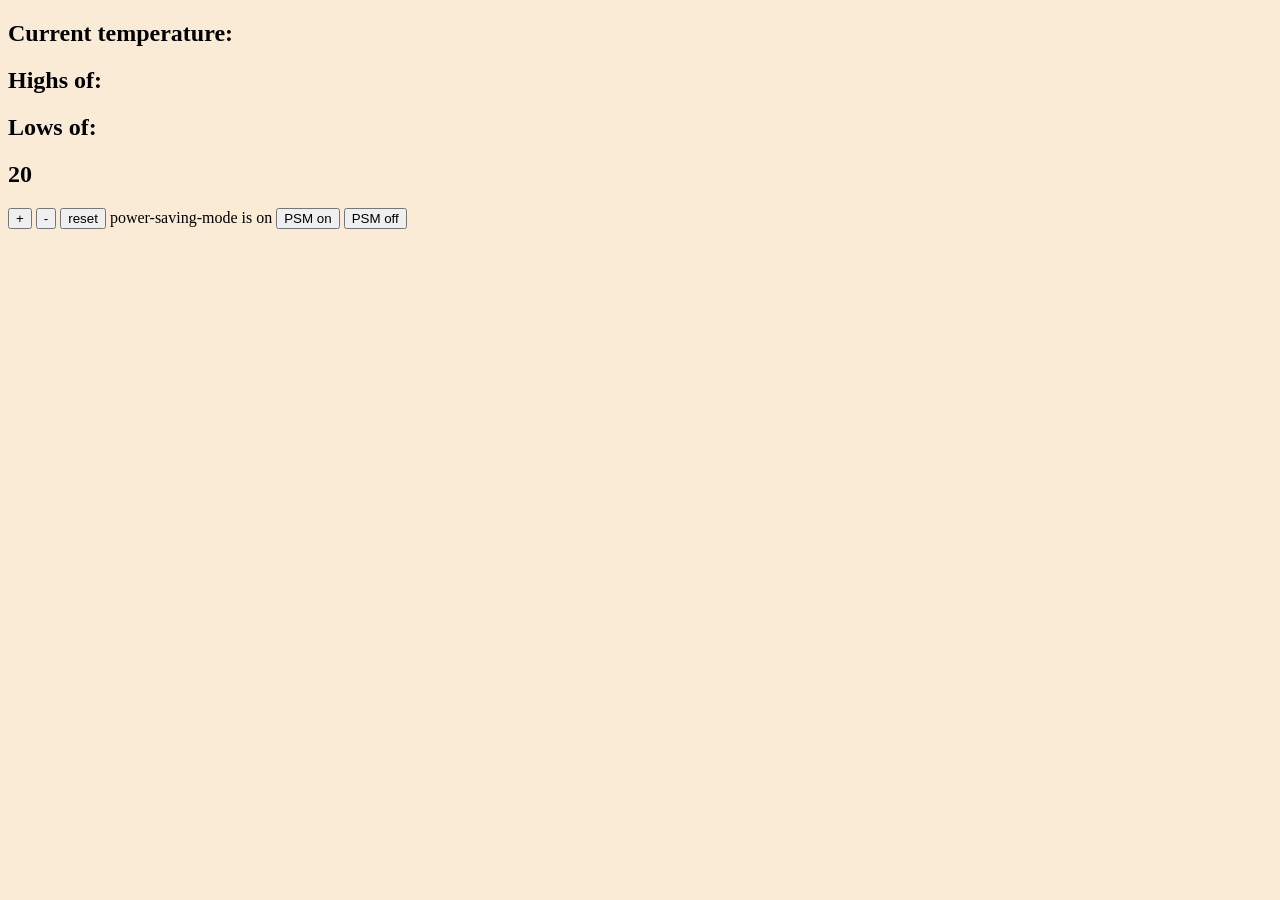
==== index.html @ ac091ed0 "Added jQuery interface link, and added API" ====
<!DOCTYPE html>
<html>
  <head>
    <title>Thermostat</title>
    <link rel="stylesheet" href="./style.css"> 
    <script src="https://code.jquery.com/jquery-2.1.4.min.js"></script>
  </head>
  <body>
    <section>
      <h1>Current temperature: <span id="temp"></span></h1>
      <h1>Highs of: <span id="max-temp"></span></h1>
      <h1>Lows of: <span id="min-temp"></span></h1>
      <h2 id="current-temp"></h2>
      <p>
        <button id="temp-up">+</button>
        <button id="temp-down">-</button>
        <button id="reset">reset</button>
        power-saving-mode is <span id="power-saving">on</span>
        <button id="powersaving-on">PSM on</button>
        <button id="powersaving-off">PSM off</button>
      </p>  
    </section>
    <script src="src/thermostat.js"></script>
    <script src="src/interface.js"></script>
  </body>
</html>
---- style.css ----
body {
  background-color: antiquewhite;
}

.low-usage {
  color: green;
}

.medium-usage {
  color: black;
}

.high-usage {
  color: red;
}
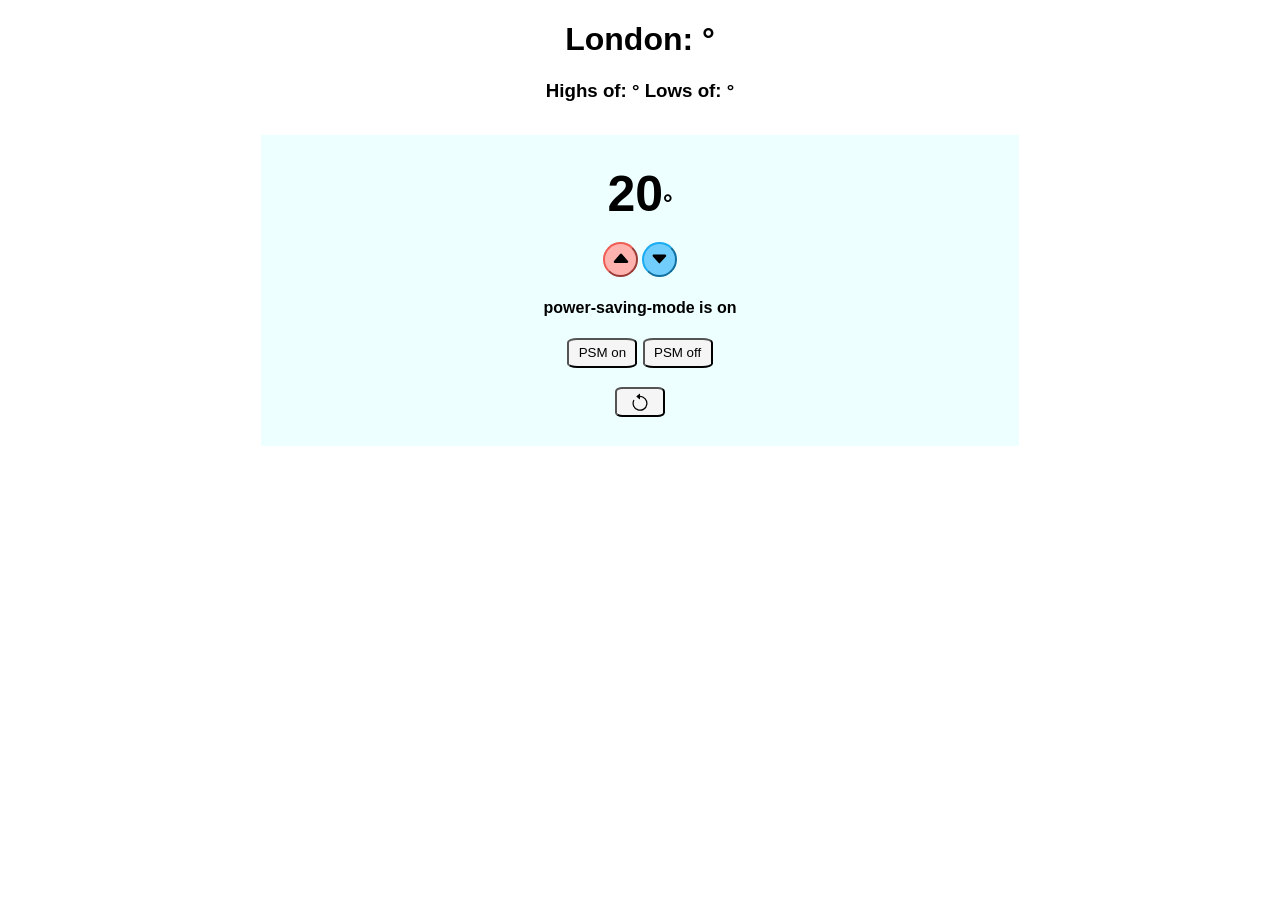
==== commit 98e97a65: "Updated css" ====
--- a/index.html
+++ b/index.html
@@ -1,26 +1,46 @@
+
+
 <!DOCTYPE html>
 <html>
   <head>
     <title>Thermostat</title>
     <link rel="stylesheet" href="./style.css"> 
     <script src="https://code.jquery.com/jquery-2.1.4.min.js"></script>
+    <style>
+      body {
+        background-image: url('clouds.jpg');
+      }
+      </style>
   </head>
-  <body>
-    <section>
-      <h1>Current temperature: <span id="temp"></span></h1>
-      <h1>Highs of: <span id="max-temp"></span></h1>
-      <h1>Lows of: <span id="min-temp"></span></h1>
-      <h2 id="current-temp"></h2>
-      <p>
-        <button id="temp-up">+</button>
-        <button id="temp-down">-</button>
-        <button id="reset">reset</button>
-        power-saving-mode is <span id="power-saving">on</span>
-        <button id="powersaving-on">PSM on</button>
-        <button id="powersaving-off">PSM off</button>
-      </p>  
-    </section>
+
+    <body>
+      <header>
+        <h1>London: <span id="temp"></span>&#xb0;</h2>
+        <h3>Highs of: <span id="max-temp"></span>&#xb0;   Lows of: <span id="min-temp"></span>&#xb0;</h3>
+      </header>
+      
+      <article>
+      <h1><span id="current-temp"></span>&#xb0;</h1>
+        <p>
+          <button id="temp-up"><svg width="1.5em" height="1.5em" viewBox="0 0 16 16" class="bi bi-caret-up-fill" fill="currentColor" xmlns="http://www.w3.org/2000/svg">
+            <path d="M7.247 4.86l-4.796 5.481c-.566.647-.106 1.659.753 1.659h9.592a1 1 0 0 0 .753-1.659l-4.796-5.48a1 1 0 0 0-1.506 0z"/>
+          </svg></button>
+          <button id="temp-down"><svg width="1.5em" height="1.5em" viewBox="0 0 17 14" class="bi bi-caret-down-fill" fill="currentColor" xmlns="http://www.w3.org/2000/svg">
+            <path d="M7.247 11.14L2.451 5.658C1.885 5.013 2.345 4 3.204 4h9.592a1 1 0 0 1 .753 1.659l-4.796 5.48a1 1 0 0 1-1.506 0z"/>
+          </svg></button><br>
+
+          <h4>power-saving-mode is <span id="power-saving">on</span></h4>
+          <h3><button id="powersaving-on">PSM on</button>
+          <button id="powersaving-off">PSM off</button><br></h3>
+          <button id="reset"><svg width="1.5em" height="2em" viewBox="0 0 16 16" class="bi bi-arrow-counterclockwise" fill="currentColor" xmlns="http://www.w3.org/2000/svg">
+            <path fill-rule="evenodd" d="M8 3a5 5 0 1 1-4.546 2.914.5.5 0 0 0-.908-.417A6 6 0 1 0 8 2v1z"/>
+            <path d="M8 4.466V.534a.25.25 0 0 0-.41-.192L5.23 2.308a.25.25 0 0 0 0 .384l2.36 1.966A.25.25 0 0 0 8 4.466z"/>
+          </svg></button>
+        </p>  
+    </article>
+    </body>
+
     <script src="src/thermostat.js"></script>
     <script src="src/interface.js"></script>
-  </body>
 </html>
+<i class="fas fa-angle-double-up"></i>
--- a/style.css
+++ b/style.css
@@ -1,5 +1,65 @@
+header {
+  height: 50px; 
+  width: 100%; 
+  background-color #eaeaea; 
+  text-align: center;
+}
+
 body {
-  background-color: antiquewhite;
+  background-image: url('https://imgur.com/UhtF9q3');
+  background-repeat: no-repeat;
+  background-attachment: fixed;
+  background-position: center;
+  font-family: 'Lucida Sans', 'Lucida Sans Regular', 'Lucida Grande', 'Lucida Sans Unicode', Geneva, Verdana, sans-serif;
+}
+
+article {
+  align-self: center;
+  margin-top: 5%;
+  margin-left: 20%;
+  margin-right: 20%;
+  text-align: center;
+  -webkit-flex: 3;
+  -ms-flex: 3;
+  flex: 3;
+  background-color: rgb(237, 255, 255);
+  padding: 10px;
+}
+
+#current-temp {
+  font-size: 50px;
+}
+
+#temp-up {
+  height: 35px;
+  width: 35px;
+  background-color: #555;
+  border-radius: 50%;
+  background-color: rgb(255, 178, 174);
+  border-color: rgb(240, 92, 84);
+}
+#temp-down {
+  height: 35px;
+  width: 35px;
+  background-color: #555;
+  border-radius: 50%;
+  background-color: rgb(112, 205, 252);
+  border-color: rgb(27, 171, 243);
+}
+
+#powersaving-on,
+#powersaving-off {
+  height: 30px;
+  width: 70px;
+  background-color: whitesmoke;
+  border-radius: 15%;
+}
+
+#reset {
+  height: 30px;
+  width: 50px;
+  background-color: whitesmoke;
+  border-radius: 15%;
 }
 
 .low-usage {
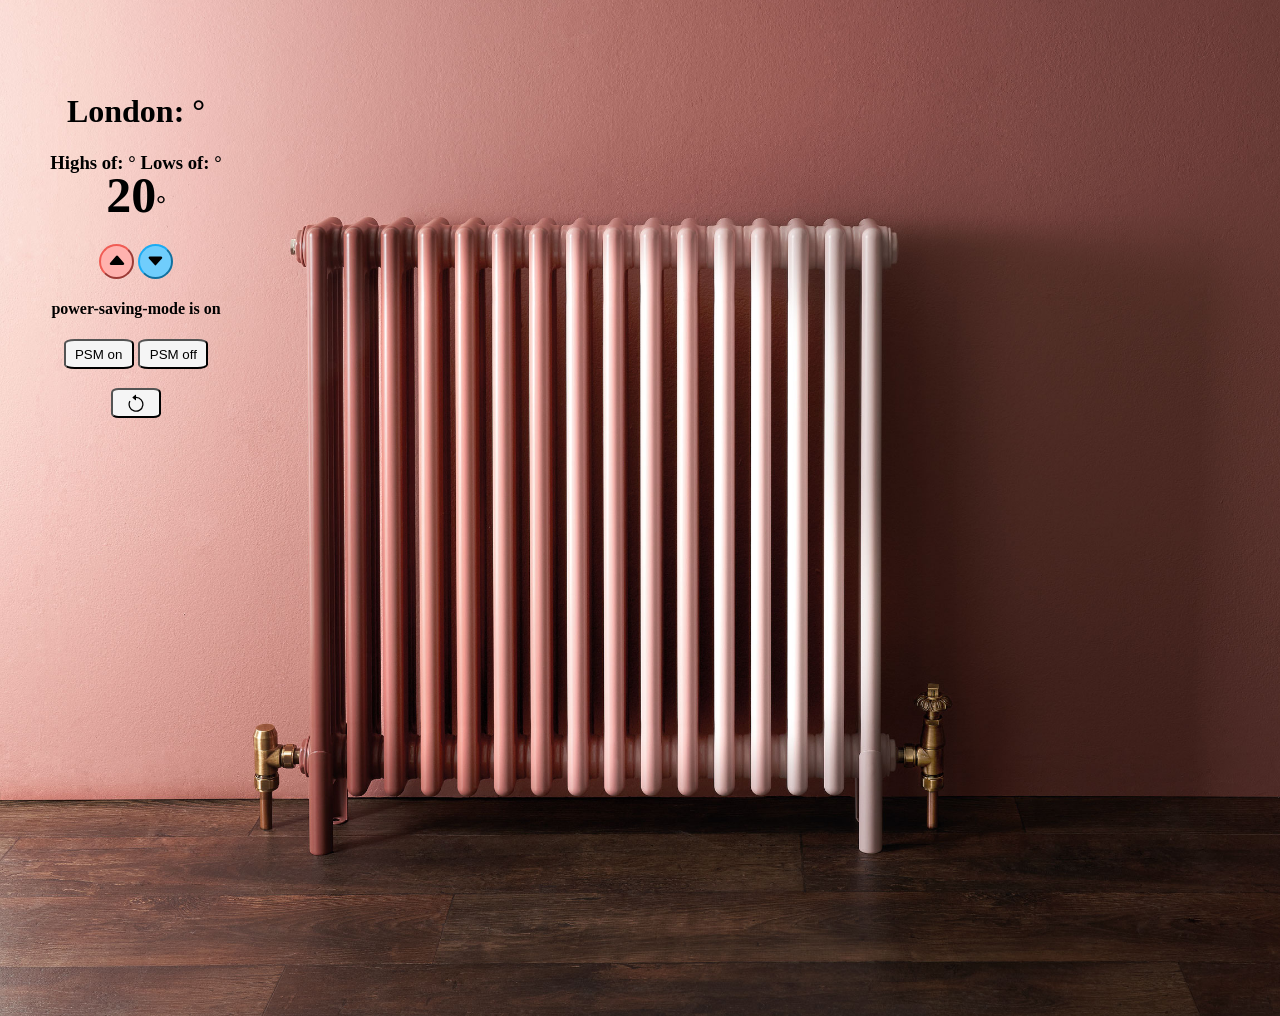
==== commit d1d63e7b: "Updated styling and added background img" ====
--- a/index.html
+++ b/index.html
@@ -6,18 +6,13 @@
     <title>Thermostat</title>
     <link rel="stylesheet" href="./style.css"> 
     <script src="https://code.jquery.com/jquery-2.1.4.min.js"></script>
-    <style>
-      body {
-        background-image: url('clouds.jpg');
-      }
-      </style>
   </head>
 
     <body>
-      <header>
+      <div class="header">
         <h1>London: <span id="temp"></span>&#xb0;</h2>
         <h3>Highs of: <span id="max-temp"></span>&#xb0;   Lows of: <span id="min-temp"></span>&#xb0;</h3>
-      </header>
+        </div>
       
       <article>
       <h1><span id="current-temp"></span>&#xb0;</h1>
@@ -43,4 +38,3 @@
     <script src="src/thermostat.js"></script>
     <script src="src/interface.js"></script>
 </html>
-<i class="fas fa-angle-double-up"></i>
--- a/style.css
+++ b/style.css
@@ -1,28 +1,31 @@
-header {
-  height: 50px; 
-  width: 100%; 
-  background-color #eaeaea; 
+.header {
+  margin: 5% auto;
+  position: fixed;
+  width: 20%; 
   text-align: center;
 }
 
-body {
-  background-image: url('https://imgur.com/UhtF9q3');
-  background-repeat: no-repeat;
-  background-attachment: fixed;
-  background-position: center;
-  font-family: 'Lucida Sans', 'Lucida Sans Regular', 'Lucida Grande', 'Lucida Sans Unicode', Geneva, Verdana, sans-serif;
-}
+@media (min-width: 800px) {
+  body {
+    background-image: url(./img/pink-rad.jpeg);
+    background-repeat: no-repeat;
+    height: 1000px;
+    width: cal(90%);
+    background-position: center;
+    background-size: cover;
+    position: relative;
+  }
+} 
 
 article {
-  align-self: center;
-  margin-top: 5%;
-  margin-left: 20%;
-  margin-right: 20%;
+  position: fixed;
   text-align: center;
-  -webkit-flex: 3;
-  -ms-flex: 3;
-  flex: 3;
-  background-color: rgb(237, 255, 255);
+  width: 20%;
+  margin: 10% auto;
+  padding: 50px;
+  -webkit-box-sizing: border-box;
+  -moz-box-sizing: border-box;
+       box-sizing: border-box;
   padding: 10px;
 }
 
@@ -38,6 +41,7 @@
   background-color: rgb(255, 178, 174);
   border-color: rgb(240, 92, 84);
 }
+
 #temp-down {
   height: 35px;
   width: 35px;
